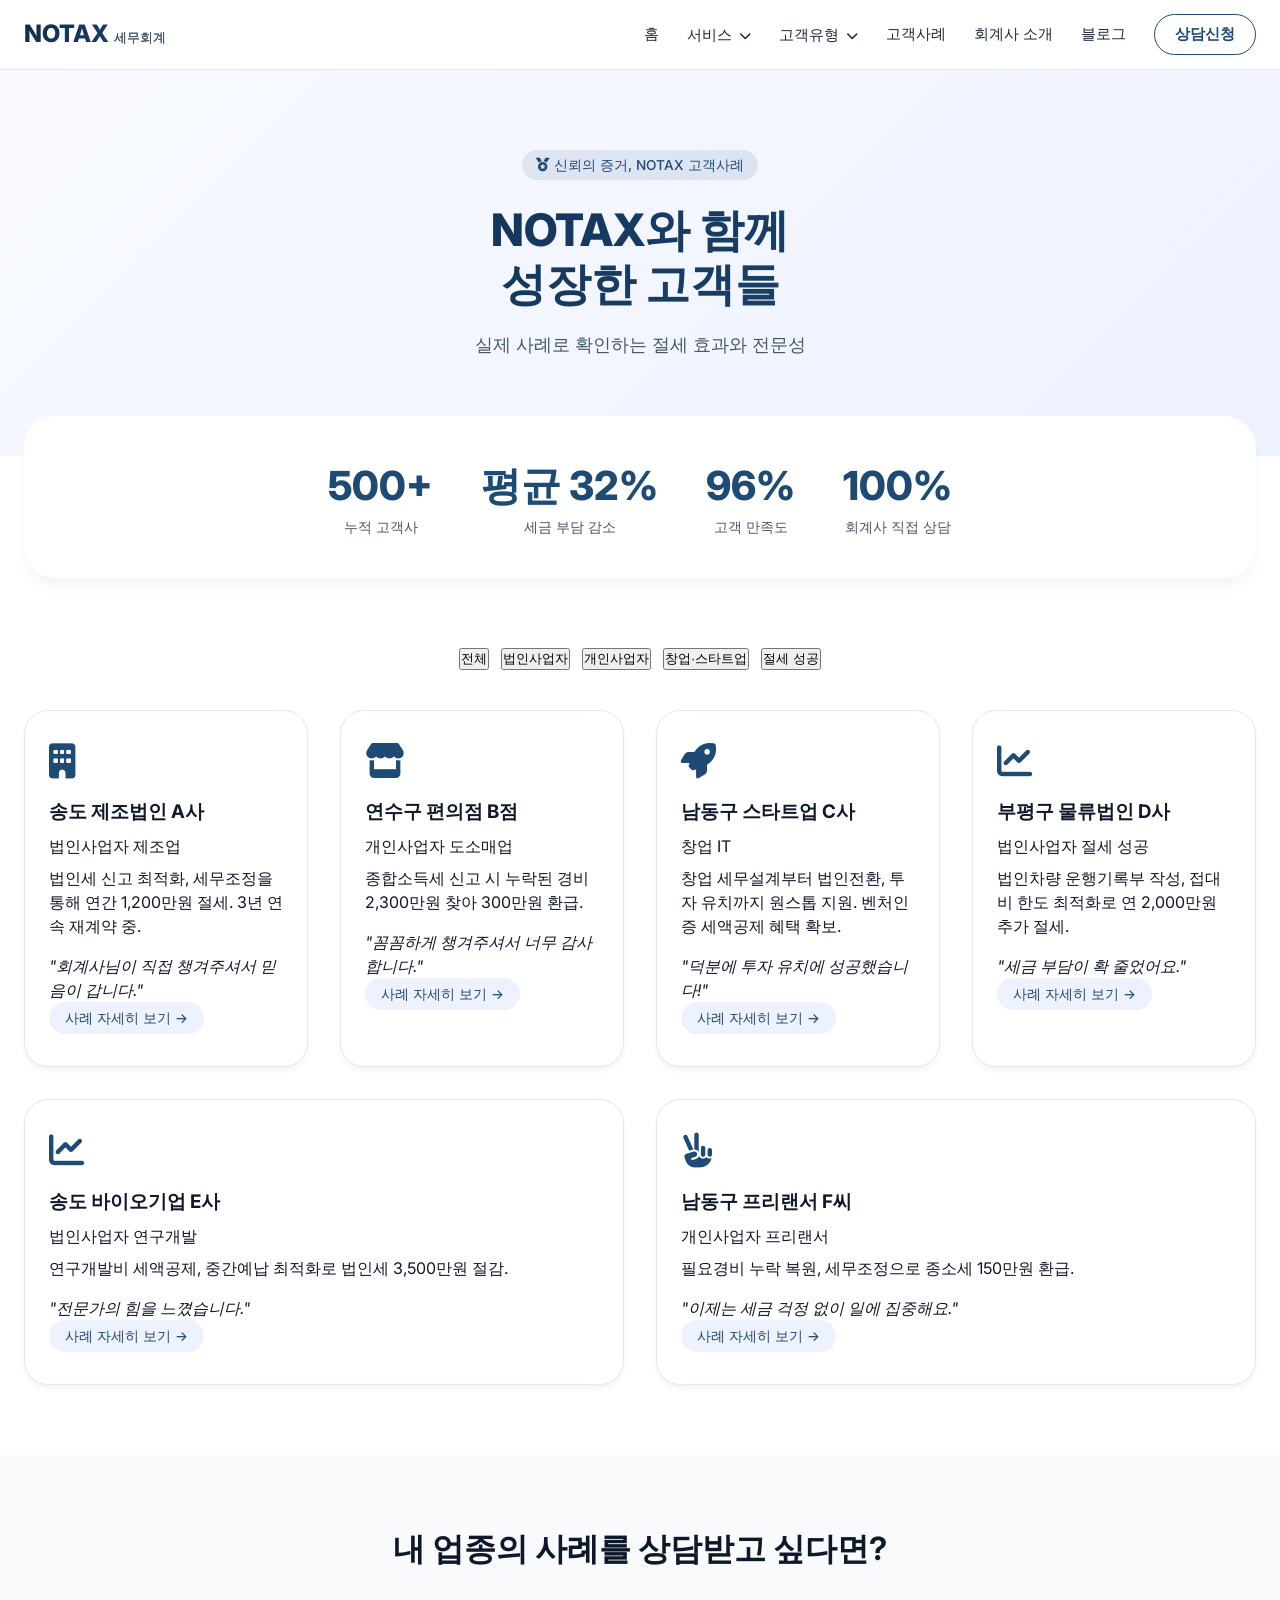
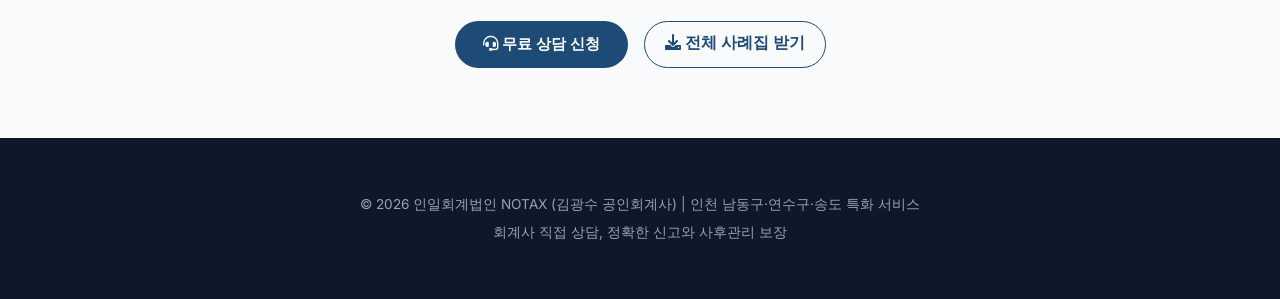
==== cases.html @ b8b3ea53 "renovation" ====
<!DOCTYPE html>
<html lang="ko">
<head>
    <meta charset="UTF-8">
    <meta name="viewport" content="width=device-width, initial-scale=1.0">
    <title>고객사례 | NOTAX 세무회계</title>
    <meta name="description" content="NOTAX와 함께 성장한 고객사례. 법인·개인·창업·절세성공 사례를 업종별로 확인하세요.">
    <link href="https://fonts.googleapis.com/css2?family=Inter:wght@300..800&display=swap" rel="stylesheet">
    <link rel="stylesheet" href="https://cdnjs.cloudflare.com/ajax/libs/font-awesome/6.0.0-beta3/css/all.min.css">
    <link rel="stylesheet" href="css/style.css">
</head>
<body>
<div id="header"></div>
<main>
    <!-- 헤더 -->
    <section class="hero">
        <div class="container">
            <div class="hero-badge"><i class="fas fa-medal"></i> 신뢰의 증거, NOTAX 고객사례</div>
            <h1>NOTAX와 함께<br>성장한 고객들</h1>
            <p>실제 사례로 확인하는 절세 효과와 전문성</p>
        </div>
    </section>

    <!-- 성과 수치 배너 -->
    <div class="container" style="margin-top: -40px;">
        <div class="stats-grid">
            <div class="stat-item"><div class="stat-number">500+</div><div class="stat-label">누적 고객사</div></div>
            <div class="stat-item"><div class="stat-number">평균 32%</div><div class="stat-label">세금 부담 감소</div></div>
            <div class="stat-item"><div class="stat-number">96%</div><div class="stat-label">고객 만족도</div></div>
            <div class="stat-item"><div class="stat-number">100%</div><div class="stat-label">회계사 직접 상담</div></div>
        </div>
    </div>

    <!-- 필터 탭 -->
    <section>
        <div class="container">
            <div class="filter-buttons" style="display: flex; gap: 12px; flex-wrap: wrap; justify-content: center; margin-bottom: 40px;">
                <button class="filter-btn active" data-filter="all">전체</button>
                <button class="filter-btn" data-filter="corporate">법인사업자</button>
                <button class="filter-btn" data-filter="sole">개인사업자</button>
                <button class="filter-btn" data-filter="startup">창업·스타트업</button>
                <button class="filter-btn" data-filter="tax">절세 성공</button>
            </div>
            <div class="case-grid" id="caseGrid">
                <!-- 사례 1 - 법인 -->
                <div class="case-card" data-category="corporate">
                    <i class="fas fa-building"></i>
                    <h3>송도 제조법인 A사</h3>
                    <div class="tag" style="margin: 8px 0;"><span class="badge">법인사업자</span> <span class="badge">제조업</span></div>
                    <p>법인세 신고 최적화, 세무조정을 통해 연간 1,200만원 절세. 3년 연속 재계약 중.</p>
                    <div class="testimonial" style="margin-top: 16px; font-style: italic;">"회계사님이 직접 챙겨주셔서 믿음이 갑니다."</div>
                    <a href="#" class="naver-blog-link btn-sm" data-category="case1">사례 자세히 보기 →</a>
                </div>
                <!-- 사례 2 - 개인 -->
                <div class="case-card" data-category="sole">
                    <i class="fas fa-store"></i>
                    <h3>연수구 편의점 B점</h3>
                    <div class="tag" style="margin: 8px 0;"><span class="badge">개인사업자</span> <span class="badge">도소매업</span></div>
                    <p>종합소득세 신고 시 누락된 경비 2,300만원 찾아 300만원 환급.</p>
                    <div class="testimonial" style="margin-top: 16px; font-style: italic;">"꼼꼼하게 챙겨주셔서 너무 감사합니다."</div>
                    <a href="#" class="naver-blog-link btn-sm" data-category="case2">사례 자세히 보기 →</a>
                </div>
                <!-- 사례 3 - 창업/스타트업 -->
                <div class="case-card" data-category="startup">
                    <i class="fas fa-rocket"></i>
                    <h3>남동구 스타트업 C사</h3>
                    <div class="tag" style="margin: 8px 0;"><span class="badge">창업</span> <span class="badge">IT</span></div>
                    <p>창업 세무설계부터 법인전환, 투자 유치까지 원스톱 지원. 벤처인증 세액공제 혜택 확보.</p>
                    <div class="testimonial" style="margin-top: 16px; font-style: italic;">"덕분에 투자 유치에 성공했습니다!"</div>
                    <a href="#" class="naver-blog-link btn-sm" data-category="case3">사례 자세히 보기 →</a>
                </div>
                <!-- 사례 4 - 절세 성공 -->
                <div class="case-card" data-category="tax">
                    <i class="fas fa-chart-line"></i>
                    <h3>부평구 물류법인 D사</h3>
                    <div class="tag" style="margin: 8px 0;"><span class="badge">법인사업자</span> <span class="badge">절세 성공</span></div>
                    <p>법인차량 운행기록부 작성, 접대비 한도 최적화로 연 2,000만원 추가 절세.</p>
                    <div class="testimonial" style="margin-top: 16px; font-style: italic;">"세금 부담이 확 줄었어요."</div>
                    <a href="#" class="naver-blog-link btn-sm" data-category="case4">사례 자세히 보기 →</a>
                </div>
                <!-- 사례 5 - 법인 -->
                <div class="case-card" data-category="corporate">
                    <i class="fas fa-chart-line"></i>
                    <h3>송도 바이오기업 E사</h3>
                    <div class="tag" style="margin: 8px 0;"><span class="badge">법인사업자</span> <span class="badge">연구개발</span></div>
                    <p>연구개발비 세액공제, 중간예납 최적화로 법인세 3,500만원 절감.</p>
                    <div class="testimonial" style="margin-top: 16px; font-style: italic;">"전문가의 힘을 느꼈습니다."</div>
                    <a href="#" class="naver-blog-link btn-sm" data-category="case5">사례 자세히 보기 →</a>
                </div>
                <!-- 사례 6 - 개인 -->
                <div class="case-card" data-category="sole">
                    <i class="fas fa-hand-peace"></i>
                    <h3>남동구 프리랜서 F씨</h3>
                    <div class="tag" style="margin: 8px 0;"><span class="badge">개인사업자</span> <span class="badge">프리랜서</span></div>
                    <p>필요경비 누락 복원, 세무조정으로 종소세 150만원 환급.</p>
                    <div class="testimonial" style="margin-top: 16px; font-style: italic;">"이제는 세금 걱정 없이 일에 집중해요."</div>
                    <a href="#" class="naver-blog-link btn-sm" data-category="case6">사례 자세히 보기 →</a>
                </div>
            </div>
        </div>
    </section>

    <!-- 하단 CTA -->
    <section style="background: var(--gray-bg); text-align: center;">
        <div class="container">
            <h2 class="section-title">내 업종의 사례를 상담받고 싶다면?</h2>
            <div class="cta-group" style="justify-content: center;">
                <a href="contact.html" class="btn-primary"><i class="fas fa-headset"></i> 무료 상담 신청</a>
                <a href="#" class="btn-outline naver-blog-link" data-category="blog-main"><i class="fas fa-download"></i> 전체 사례집 받기</a>
            </div>
        </div>
    </section>
</main>
<div id="footer"></div>
<script src="js/main.js"></script>
</body>
</html>
---- css/style.css ----
/* ========== NOTAX 세무회계 공통 스타일 ========== */
:root {
    --primary: #1e4a76;
    --primary-dark: #0f2b4d;
    --primary-light: #eef2ff;
    --gray-bg: #f8fafc;
    --border: #e2e8f0;
    --text-dark: #0f172a;
    --text-muted: #475569;
    --radius-card: 24px;
    --radius-btn: 40px;
    --shadow-sm: 0 4px 6px -1px rgba(0,0,0,0.05);
    --shadow-md: 0 10px 15px -3px rgba(0,0,0,0.05);
    --transition: all 0.2s ease;
}

* {
    margin: 0;
    padding: 0;
    box-sizing: border-box;
}

body {
    font-family: 'Inter', 'Pretendard', sans-serif;
    background: #fff;
    color: var(--text-dark);
    line-height: 1.5;
    scroll-behavior: smooth;
}

.container {
    max-width: 1280px;
    margin: 0 auto;
    padding: 0 24px;
}

/* 헤더 */
header {
    position: sticky;
    top: 0;
    background: rgba(255,255,255,0.97);
    backdrop-filter: blur(12px);
    border-bottom: 1px solid var(--border);
    z-index: 1000;
    padding: 14px 0;
}

.header-inner {
    display: flex;
    justify-content: space-between;
    align-items: center;
    flex-wrap: wrap;
}

.logo {
    font-weight: 800;
    font-size: 1.5rem;
    background: linear-gradient(135deg, var(--primary-dark), var(--primary));
    background-clip: text;
    -webkit-background-clip: text;
    color: transparent;
}

.logo span {
    font-size: 0.8rem;
    font-weight: 500;
    background: none;
    color: var(--text-muted);
}

nav {
    display: flex;
    gap: 28px;
    align-items: center;
}

nav a, .dropbtn {
    text-decoration: none;
    color: #1e293b;
    font-weight: 500;
    transition: var(--transition);
    background: none;
    border: none;
    font-size: 0.95rem;
    cursor: pointer;
}

nav a:hover, .dropbtn:hover {
    color: var(--primary);
}

/* 드롭다운 */
.dropdown {
    position: relative;
}

.dropbtn i {
    font-size: 0.75rem;
    margin-left: 4px;
}

.dropdown-content {
    display: none;
    position: absolute;
    background: #fff;
    min-width: 200px;
    box-shadow: var(--shadow-md);
    border-radius: 16px;
    top: 32px;
    left: 0;
    z-index: 100;
    padding: 8px 0;
    border: 1px solid var(--border);
}

.dropdown-content a {
    display: block;
    padding: 10px 20px;
    color: var(--text-muted);
    font-size: 0.9rem;
}

.dropdown-content a:hover {
    background: var(--primary-light);
    color: var(--primary);
}

/* PC + 모바일 모두 클릭으로 열리도록 (active 클래스 지원) */
.dropdown.active .dropdown-content {
    display: block;
}

/* 버튼 */
.btn-outline {
    border: 1.5px solid var(--primary);
    padding: 8px 20px;
    border-radius: 40px;
    color: var(--primary);
    font-weight: 600;
    background: transparent;
    transition: var(--transition);
    text-decoration: none;
    display: inline-block;
}

.btn-outline:hover {
    background: var(--primary);
    color: #fff;
    transform: translateY(-1px);
}

.btn-primary {
    background: var(--primary);
    color: #fff;
    padding: 12px 28px;
    border-radius: 40px;
    font-weight: 600;
    border: none;
    cursor: pointer;
    transition: var(--transition);
    display: inline-block;
    text-align: center;
    text-decoration: none;
    font-size: 0.95rem;
}

.btn-primary:hover {
    background: var(--primary-dark);
    transform: translateY(-2px);
    box-shadow: 0 8px 20px rgba(0,0,0,0.1);
}

.btn-sm {
    background: var(--primary-light);
    color: var(--primary);
    padding: 6px 16px;
    border-radius: 30px;
    font-size: 0.85rem;
    font-weight: 500;
    text-decoration: none;
    display: inline-block;
    transition: var(--transition);
}

.btn-sm:hover {
    background: var(--primary);
    color: #fff;
}

/* 히어로 */
.hero {
    background: linear-gradient(135deg, #f8faff, #eef2ff);
    text-align: center;
    padding: 80px 0 70px;
}

.hero h1 {
    font-size: 2.8rem;
    font-weight: 800;
    background: linear-gradient(135deg, var(--primary-dark), var(--primary));
    background-clip: text;
    -webkit-background-clip: text;
    color: transparent;
    margin-bottom: 20px;
    line-height: 1.2;
}

.hero p {
    font-size: 1.1rem;
    color: var(--text-muted);
    max-width: 600px;
    margin: 0 auto 28px;
}

.hero-badge {
    display: inline-block;
    background: rgba(30,74,118,0.1);
    padding: 5px 14px;
    border-radius: 40px;
    font-size: 0.85rem;
    font-weight: 500;
    color: var(--primary);
    margin-bottom: 24px;
}

.cta-group {
    display: flex;
    gap: 16px;
    justify-content: center;
    flex-wrap: wrap;
    margin-top: 24px;
}

/* 섹션 */
section {
    padding: 70px 0;
}

.section-title {
    text-align: center;
    font-size: 2rem;
    font-weight: 700;
    margin-bottom: 48px;
    color: var(--text-dark);
}

/* 통계 */
.stats-grid {
    display: flex;
    justify-content: center;
    gap: 48px;
    flex-wrap: wrap;
    background: #fff;
    border-radius: 32px;
    padding: 40px 20px;
    margin-top: -40px;
    position: relative;
    box-shadow: var(--shadow-md);
}

.stat-item {
    text-align: center;
}

.stat-number {
    font-size: 2.5rem;
    font-weight: 800;
    color: var(--primary);
}

.stat-label {
    color: var(--text-muted);
    font-size: 0.9rem;
}

/* 카드 */
.card-grid, .trust-grid, .case-grid, .blog-grid {
    display: flex;
    gap: 32px;
    flex-wrap: wrap;
    justify-content: center;
}

.card, .trust-item, .case-card, .blog-card {
    background: #fff;
    border-radius: var(--radius-card);
    padding: 32px 24px;
    box-shadow: var(--shadow-sm);
    border: 1px solid var(--border);
    flex: 1;
    min-width: 240px;
    transition: var(--transition);
}

.card:hover {
    transform: translateY(-4px);
    box-shadow: var(--shadow-md);
}

.card i, .trust-item i, .case-card i, .blog-card i {
    font-size: 2.2rem;
    color: var(--primary);
    margin-bottom: 20px;
}

.card h3 {
    font-size: 1.3rem;
    margin-bottom: 12px;
}

/* 진단 박스 */
.diagnosis-box {
    background: #fff;
    border-radius: 32px;
    padding: 32px;
    box-shadow: var(--shadow-md);
    border: 1px solid var(--border);
}

.diag-row {
    display: flex;
    gap: 16px;
    flex-wrap: wrap;
    margin-top: 24px;
}

.diag-row select, .diag-row button {
    flex: 1;
    padding: 12px 16px;
    border-radius: 40px;
    border: 1px solid var(--border);
    font-family: inherit;
}

/* 타겟 배너 */
.target-banner {
    background: linear-gradient(135deg, var(--primary-dark), var(--primary));
    border-radius: 32px;
    padding: 48px 32px;
    color: #fff;
    text-align: center;
}

.target-banner h3 {
    font-size: 1.8rem;
    margin-bottom: 16px;
}

/* 푸터 */
footer {
    background: #0f172a;
    color: #94a3b8;
    padding: 48px 0;
    text-align: center;
}

footer p {
    margin: 8px 0;
    font-size: 0.85rem;
}

/* 모바일 토글 */
.menu-toggle {
    display: none;
    font-size: 1.6rem;
    cursor: pointer;
    color: var(--text-dark);
}

/* 반응형 */
@media (max-width: 768px) {
    .container {
        padding: 0 20px;
    }
    nav {
        display: none;
        width: 100%;
        flex-direction: column;
        background: #fff;
        padding: 20px;
        border-radius: 24px;
        margin-top: 16px;
        box-shadow: var(--shadow-md);
    }
    nav.show {
        display: flex;
    }
    .menu-toggle {
        display: block;
    }
    .dropdown-content {
        position: static;
        box-shadow: none;
        padding-left: 20px;
        border: none;
    }
    .hero h1 {
        font-size: 2rem;
    }
    .diag-row {
        flex-direction: column;
    }
    .stats-grid {
        gap: 24px;
    }
    .stat-number {
        font-size: 2rem;
    }
    .cta-group {
        flex-direction: column;
        align-items: center;
    }
}
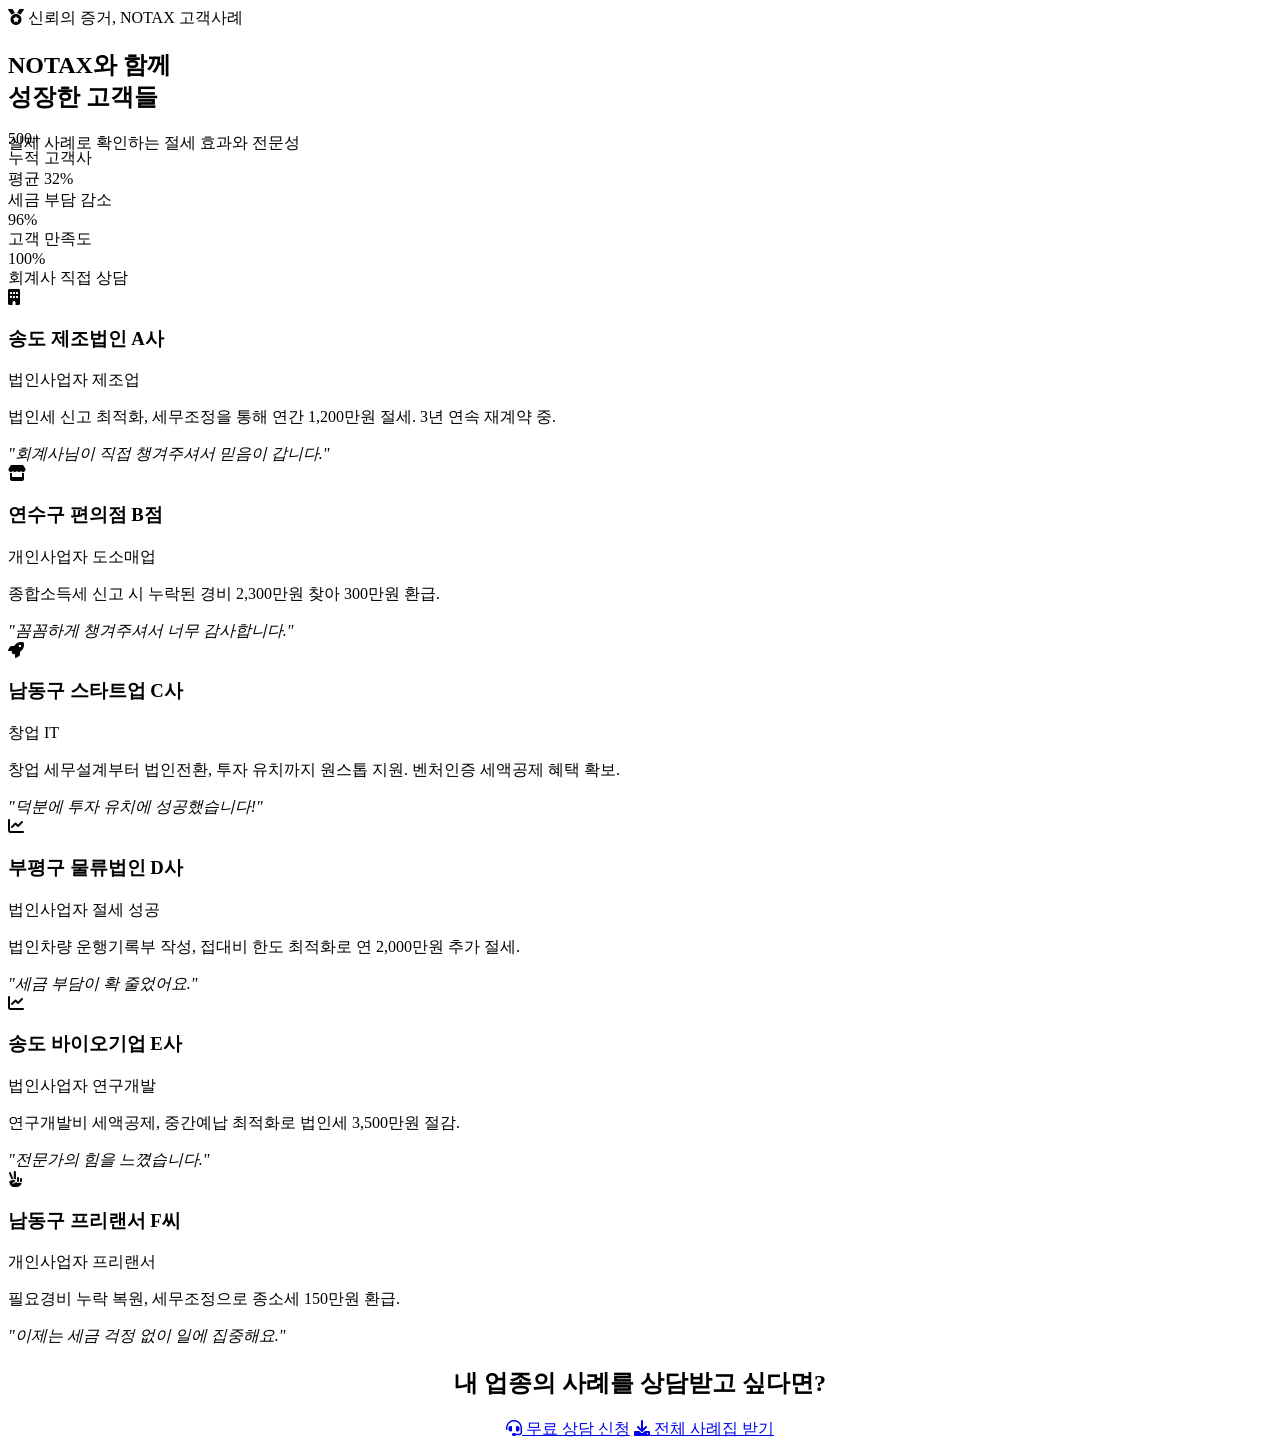
==== commit d4313eec: "ui update" ====
--- a/cases.html
+++ b/cases.html
@@ -3,16 +3,15 @@
 <head>
     <meta charset="UTF-8">
     <meta name="viewport" content="width=device-width, initial-scale=1.0">
-    <title>고객사례 | NOTAX 세무회계</title>
+    <title>고객사례 | 인일회계법인 NOTAX</title>
     <meta name="description" content="NOTAX와 함께 성장한 고객사례. 법인·개인·창업·절세성공 사례를 업종별로 확인하세요.">
     <link href="https://fonts.googleapis.com/css2?family=Inter:wght@300..800&display=swap" rel="stylesheet">
     <link rel="stylesheet" href="https://cdnjs.cloudflare.com/ajax/libs/font-awesome/6.0.0-beta3/css/all.min.css">
-    <link rel="stylesheet" href="css/style.css">
+    <link rel="stylesheet" href="/notaxkorea/css/style.css">
 </head>
 <body>
 <div id="header"></div>
 <main>
-    <!-- 헤더 -->
     <section class="hero">
         <div class="container">
             <div class="hero-badge"><i class="fas fa-medal"></i> 신뢰의 증거, NOTAX 고객사례</div>
@@ -21,7 +20,6 @@
         </div>
     </section>
 
-    <!-- 성과 수치 배너 -->
     <div class="container" style="margin-top: -40px;">
         <div class="stats-grid">
             <div class="stat-item"><div class="stat-number">500+</div><div class="stat-label">누적 고객사</div></div>
@@ -31,87 +29,66 @@
         </div>
     </div>
 
-    <!-- 필터 탭 -->
     <section>
         <div class="container">
-            <div class="filter-buttons" style="display: flex; gap: 12px; flex-wrap: wrap; justify-content: center; margin-bottom: 40px;">
-                <button class="filter-btn active" data-filter="all">전체</button>
-                <button class="filter-btn" data-filter="corporate">법인사업자</button>
-                <button class="filter-btn" data-filter="sole">개인사업자</button>
-                <button class="filter-btn" data-filter="startup">창업·스타트업</button>
-                <button class="filter-btn" data-filter="tax">절세 성공</button>
-            </div>
-            <div class="case-grid" id="caseGrid">
-                <!-- 사례 1 - 법인 -->
-                <div class="case-card" data-category="corporate">
+            <div class="case-grid">
+                <div class="case-card">
                     <i class="fas fa-building"></i>
                     <h3>송도 제조법인 A사</h3>
                     <div class="tag" style="margin: 8px 0;"><span class="badge">법인사업자</span> <span class="badge">제조업</span></div>
                     <p>법인세 신고 최적화, 세무조정을 통해 연간 1,200만원 절세. 3년 연속 재계약 중.</p>
                     <div class="testimonial" style="margin-top: 16px; font-style: italic;">"회계사님이 직접 챙겨주셔서 믿음이 갑니다."</div>
-                    <a href="#" class="naver-blog-link btn-sm" data-category="case1">사례 자세히 보기 →</a>
                 </div>
-                <!-- 사례 2 - 개인 -->
-                <div class="case-card" data-category="sole">
+                <div class="case-card">
                     <i class="fas fa-store"></i>
                     <h3>연수구 편의점 B점</h3>
                     <div class="tag" style="margin: 8px 0;"><span class="badge">개인사업자</span> <span class="badge">도소매업</span></div>
                     <p>종합소득세 신고 시 누락된 경비 2,300만원 찾아 300만원 환급.</p>
                     <div class="testimonial" style="margin-top: 16px; font-style: italic;">"꼼꼼하게 챙겨주셔서 너무 감사합니다."</div>
-                    <a href="#" class="naver-blog-link btn-sm" data-category="case2">사례 자세히 보기 →</a>
                 </div>
-                <!-- 사례 3 - 창업/스타트업 -->
-                <div class="case-card" data-category="startup">
+                <div class="case-card">
                     <i class="fas fa-rocket"></i>
                     <h3>남동구 스타트업 C사</h3>
                     <div class="tag" style="margin: 8px 0;"><span class="badge">창업</span> <span class="badge">IT</span></div>
                     <p>창업 세무설계부터 법인전환, 투자 유치까지 원스톱 지원. 벤처인증 세액공제 혜택 확보.</p>
                     <div class="testimonial" style="margin-top: 16px; font-style: italic;">"덕분에 투자 유치에 성공했습니다!"</div>
-                    <a href="#" class="naver-blog-link btn-sm" data-category="case3">사례 자세히 보기 →</a>
                 </div>
-                <!-- 사례 4 - 절세 성공 -->
-                <div class="case-card" data-category="tax">
+                <div class="case-card">
                     <i class="fas fa-chart-line"></i>
                     <h3>부평구 물류법인 D사</h3>
                     <div class="tag" style="margin: 8px 0;"><span class="badge">법인사업자</span> <span class="badge">절세 성공</span></div>
                     <p>법인차량 운행기록부 작성, 접대비 한도 최적화로 연 2,000만원 추가 절세.</p>
                     <div class="testimonial" style="margin-top: 16px; font-style: italic;">"세금 부담이 확 줄었어요."</div>
-                    <a href="#" class="naver-blog-link btn-sm" data-category="case4">사례 자세히 보기 →</a>
                 </div>
-                <!-- 사례 5 - 법인 -->
-                <div class="case-card" data-category="corporate">
+                <div class="case-card">
                     <i class="fas fa-chart-line"></i>
                     <h3>송도 바이오기업 E사</h3>
                     <div class="tag" style="margin: 8px 0;"><span class="badge">법인사업자</span> <span class="badge">연구개발</span></div>
                     <p>연구개발비 세액공제, 중간예납 최적화로 법인세 3,500만원 절감.</p>
                     <div class="testimonial" style="margin-top: 16px; font-style: italic;">"전문가의 힘을 느꼈습니다."</div>
-                    <a href="#" class="naver-blog-link btn-sm" data-category="case5">사례 자세히 보기 →</a>
                 </div>
-                <!-- 사례 6 - 개인 -->
-                <div class="case-card" data-category="sole">
+                <div class="case-card">
                     <i class="fas fa-hand-peace"></i>
                     <h3>남동구 프리랜서 F씨</h3>
                     <div class="tag" style="margin: 8px 0;"><span class="badge">개인사업자</span> <span class="badge">프리랜서</span></div>
                     <p>필요경비 누락 복원, 세무조정으로 종소세 150만원 환급.</p>
                     <div class="testimonial" style="margin-top: 16px; font-style: italic;">"이제는 세금 걱정 없이 일에 집중해요."</div>
-                    <a href="#" class="naver-blog-link btn-sm" data-category="case6">사례 자세히 보기 →</a>
                 </div>
             </div>
         </div>
     </section>
 
-    <!-- 하단 CTA -->
     <section style="background: var(--gray-bg); text-align: center;">
         <div class="container">
             <h2 class="section-title">내 업종의 사례를 상담받고 싶다면?</h2>
             <div class="cta-group" style="justify-content: center;">
-                <a href="contact.html" class="btn-primary"><i class="fas fa-headset"></i> 무료 상담 신청</a>
-                <a href="#" class="btn-outline naver-blog-link" data-category="blog-main"><i class="fas fa-download"></i> 전체 사례집 받기</a>
+                <a href="/notaxkorea/contact.html" class="btn-primary"><i class="fas fa-headset"></i> 무료 상담 신청</a>
+                <a href="https://blog.naver.com/notaxcpa" target="_blank" class="btn-outline" rel="noopener noreferrer"><i class="fas fa-download"></i> 전체 사례집 받기</a>
             </div>
         </div>
     </section>
 </main>
 <div id="footer"></div>
-<script src="js/main.js"></script>
+<script src="/notaxkorea/js/main.js"></script>
 </body>
 </html>
